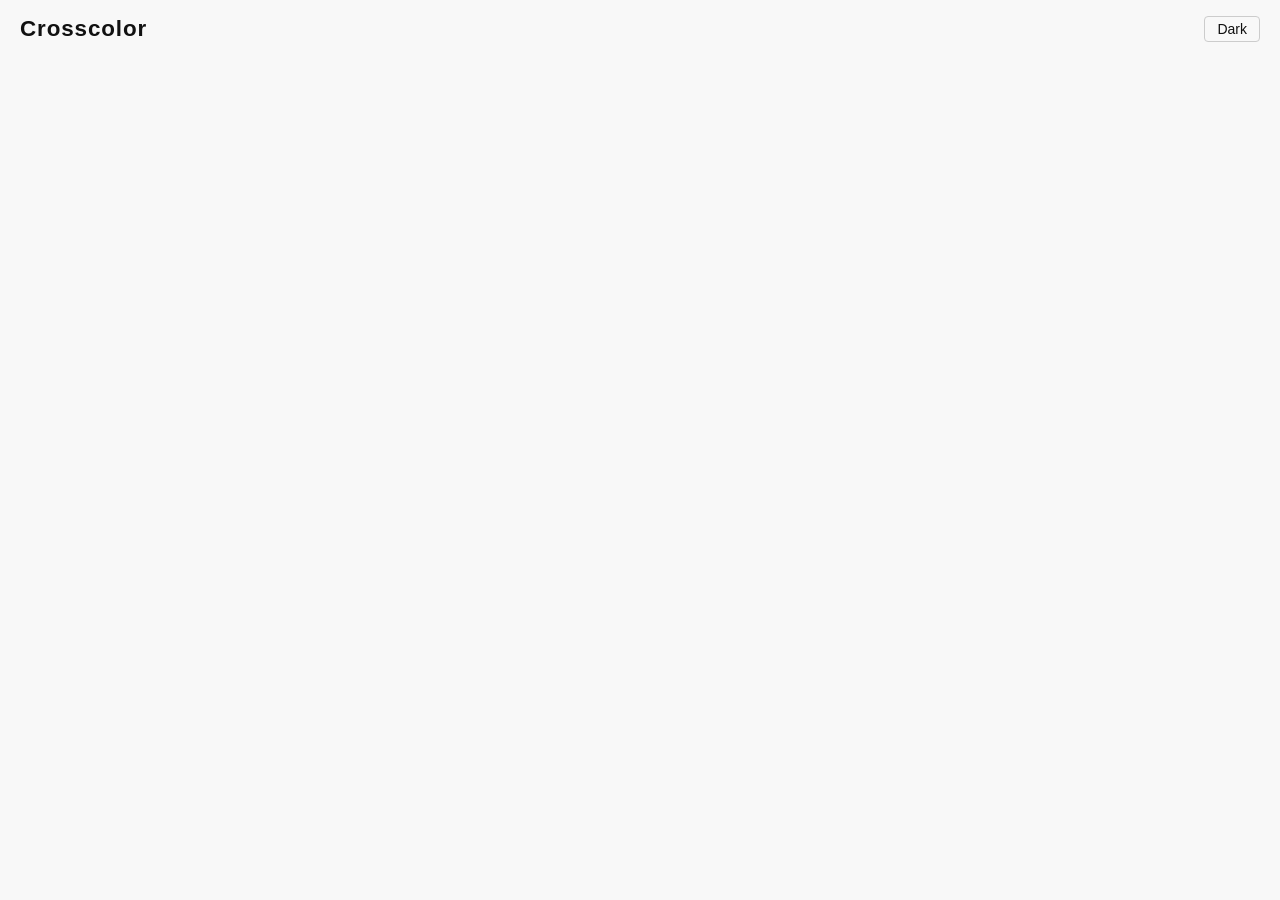
==== index.html @ b41b833c "Add index.html skeleton, style.css foundation, index.js theme toggle Phase 3 step 1: page structure " ====
<!DOCTYPE html>
<html lang="en">
<head>
  <meta charset="UTF-8">
  <meta name="viewport" content="width=device-width, initial-scale=1">
  <title>Crosscolor</title>
  <link rel="stylesheet" href="style.css">
</head>
<body>
  <header>
    <h1>Crosscolor</h1>
    <button id="theme-toggle"></button>
  </header>
  <nav id="tabs"></nav>
  <main id="previews"></main>
  <script src="crosscolor.js"></script>
  <script src="index.js"></script>
</body>
</html>
---- style.css ----
*, *::before, *::after { box-sizing: border-box; margin: 0; padding: 0; }

:root {
  --bg:           #f8f8f8;
  --fg:           #111;
  --border:       #ccc;
  --cell-neutral: #999;
}

[data-theme="dark"] {
  --bg:           #111;
  --fg:           #eee;
  --border:       #444;
  --cell-neutral: #666;
}

body {
  background: var(--bg);
  color: var(--fg);
  font-family: sans-serif;
  min-height: 100vh;
  transition: background 0.15s, color 0.15s;
}

/* ---------- Header ---------- */

header {
  display: flex;
  align-items: center;
  justify-content: space-between;
  padding: 1rem 1.25rem;
}

h1 {
  font-size: 1.4rem;
  font-weight: 600;
  letter-spacing: 0.04em;
}

/* ---------- Buttons ---------- */

button {
  background: none;
  border: 1px solid var(--border);
  color: var(--fg);
  padding: 0.25rem 0.75rem;
  border-radius: 4px;
  cursor: pointer;
  font-size: 0.875rem;
  transition: background 0.1s;
}

button:hover {
  background: var(--border);
}
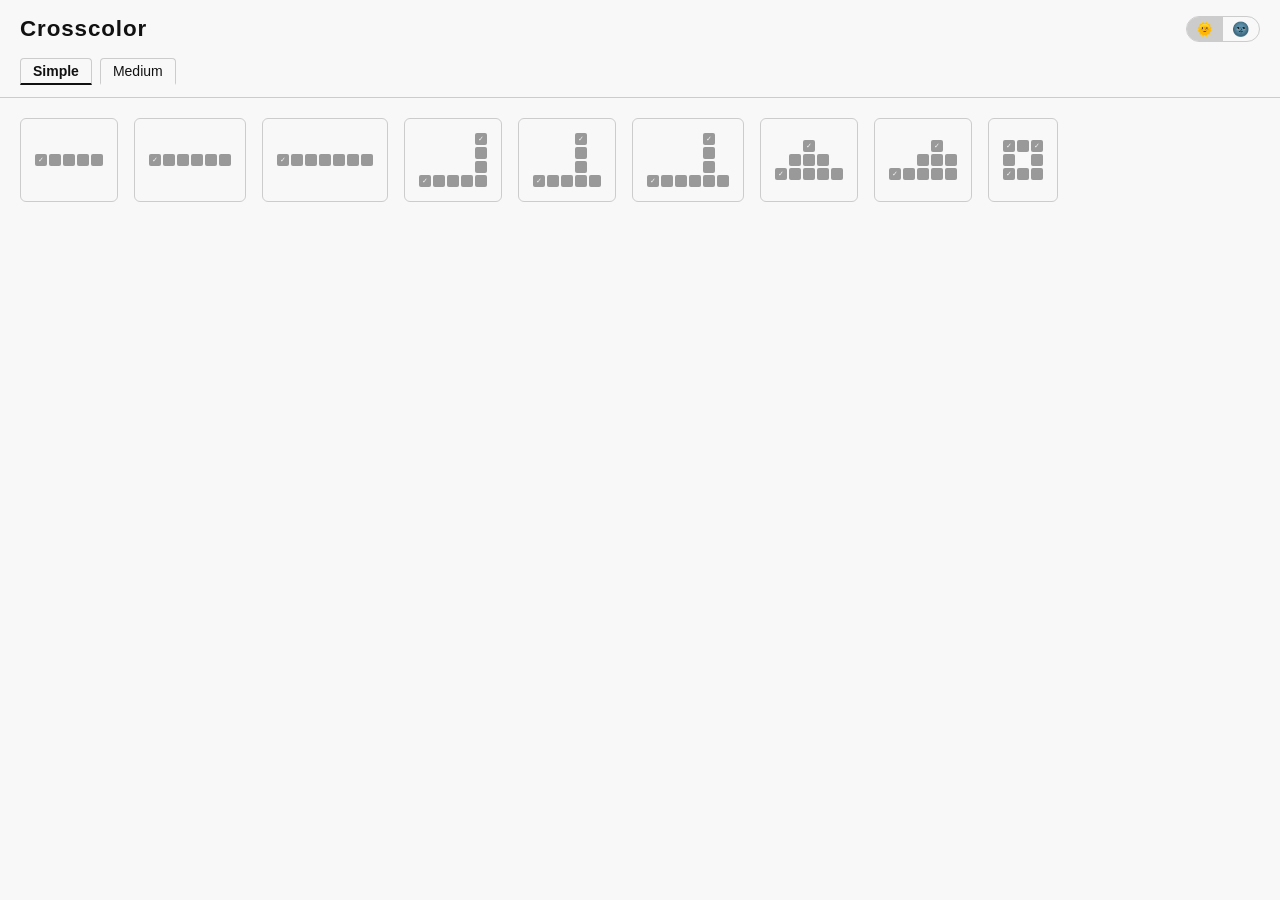
==== commit d195adb2: "Polish: capsule buttons, emoji labels, split theme toggle All buttons and back link are capsule-shap" ====
--- a/index.html
+++ b/index.html
@@ -9,7 +9,7 @@
 <body>
   <header>
     <h1>Crosscolor</h1>
-    <button id="theme-toggle"></button>
+    <button id="theme-toggle"><span class="toggle-light">🌞</span><span class="toggle-dark">🌚</span></button>
   </header>
   <nav id="tabs"></nav>
   <main id="previews"></main>
--- a/style.css
+++ b/style.css
@@ -39,17 +39,206 @@
 
 /* ---------- Buttons ---------- */
 
-button {
+button, #back-btn {
   background: none;
   border: 1px solid var(--border);
   color: var(--fg);
   padding: 0.25rem 0.75rem;
-  border-radius: 4px;
+  border-radius: 999px;
   cursor: pointer;
   font-size: 0.875rem;
+  text-decoration: none;
+  display: inline-flex;
+  align-items: center;
   transition: background 0.1s;
 }
 
-button:hover {
+button:hover, #back-btn:hover {
   background: var(--border);
 }
+
+/* Split theme toggle */
+
+#theme-toggle {
+  padding: 0;
+  overflow: hidden;
+  gap: 0;
+}
+
+#theme-toggle .toggle-light,
+#theme-toggle .toggle-dark {
+  padding: 0.25rem 0.6rem;
+  transition: background 0.1s;
+}
+
+[data-theme="light"] #theme-toggle .toggle-light,
+[data-theme="dark"]  #theme-toggle .toggle-dark {
+  background: var(--border);
+}
+
+/* ---------- Tabs ---------- */
+
+#tabs {
+  display: flex;
+  gap: 0.5rem;
+  padding: 0 1.25rem 0.75rem;
+  border-bottom: 1px solid var(--border);
+}
+
+.tab-btn {
+  border-radius: 4px 4px 0 0;
+  border-bottom: 2px solid transparent;
+}
+
+.tab-btn.active {
+  border-bottom-color: var(--fg);
+  font-weight: 600;
+}
+
+/* ---------- Shape previews ---------- */
+
+#previews {
+  padding: 1.25rem;
+}
+
+.preview-section {
+  display: flex;
+  flex-wrap: wrap;
+  gap: 1rem;
+}
+
+.preview-item {
+  cursor: pointer;
+  padding: 0.75rem;
+  border: 1px solid var(--border);
+  border-radius: 6px;
+  transition: border-color 0.1s;
+  min-height: 60px;
+  display: flex;
+  align-items: center;
+  justify-content: center;
+}
+
+.preview-item:hover {
+  border-color: var(--fg);
+}
+
+.preview-grid {
+  border-collapse: separate;
+  border-spacing: 2px;
+  width: max-content;
+}
+
+.preview-grid td {
+  width: 12px;
+  height: 12px;
+}
+
+.preview-grid .preview-cell {
+  background: var(--cell-neutral);
+  border-radius: 2px;
+  font-size: 7px;
+  line-height: 12px;
+  text-align: center;
+  color: var(--bg);
+}
+
+/* ---------- Play area ---------- */
+
+#play-area {
+  display: flex;
+  justify-content: center;
+  padding: 1.25rem;
+}
+
+.play-grid {
+  border-collapse: separate;
+  border-spacing: 4px;
+  width: max-content;
+}
+
+.play-grid td {
+  width: 48px;
+  height: 48px;
+}
+
+.play-grid .tile {
+  border-radius: 8px;
+  cursor: pointer;
+  font-size: 18px;
+  line-height: 48px;
+  text-align: center;
+  color: rgba(0,0,0,0.4);
+}
+
+.play-grid .anchor {
+  cursor: default;
+}
+
+.play-grid .tile.selected {
+  outline: 4px solid var(--fg);
+  outline-offset: 0;
+}
+
+.play-grid .tile.win-marked {
+  cursor: default;
+  font-size: 12px;
+  line-height: normal;
+  vertical-align: bottom;
+  text-align: right;
+  padding: 0 5px 4px 0;
+}
+
+.play-grid .tile.tile-appear {
+  animation: tile-appear 0.3s ease-out;
+}
+
+.play-grid .tile.tile-place {
+  animation: tile-place 0.15s ease-out;
+}
+
+.play-grid .tile.tile-win {
+  animation: tile-place 0.4s ease-out;
+}
+
+@keyframes tile-appear {
+  from { opacity: 0; transform: scale(0.4); }
+  to   { opacity: 1; transform: scale(1); }
+}
+
+@keyframes tile-place {
+  0%   { transform: scale(0.82); }
+  60%  { transform: scale(1.1); }
+  100% { transform: scale(1); }
+}
+
+.play-grid .vacant {
+  border-radius: 8px;
+  border: 5px solid var(--border);
+}
+
+.play-grid .palette-vacant {
+  border: none;
+  position: relative;
+}
+
+.play-grid .palette-vacant::after {
+  content: '';
+  position: absolute;
+  top: 50%;
+  left: 50%;
+  transform: translate(-50%, -50%);
+  width: 16px;
+  height: 16px;
+  background: var(--cell-neutral);
+  border-radius: 6px;
+}
+
+.play-grid .tile.anchor {
+  cursor: default;
+  font-size: 12px;
+  line-height: normal;
+  vertical-align: bottom;
+  text-align: right;
+  padding: 0 5px 4px 0;
+}
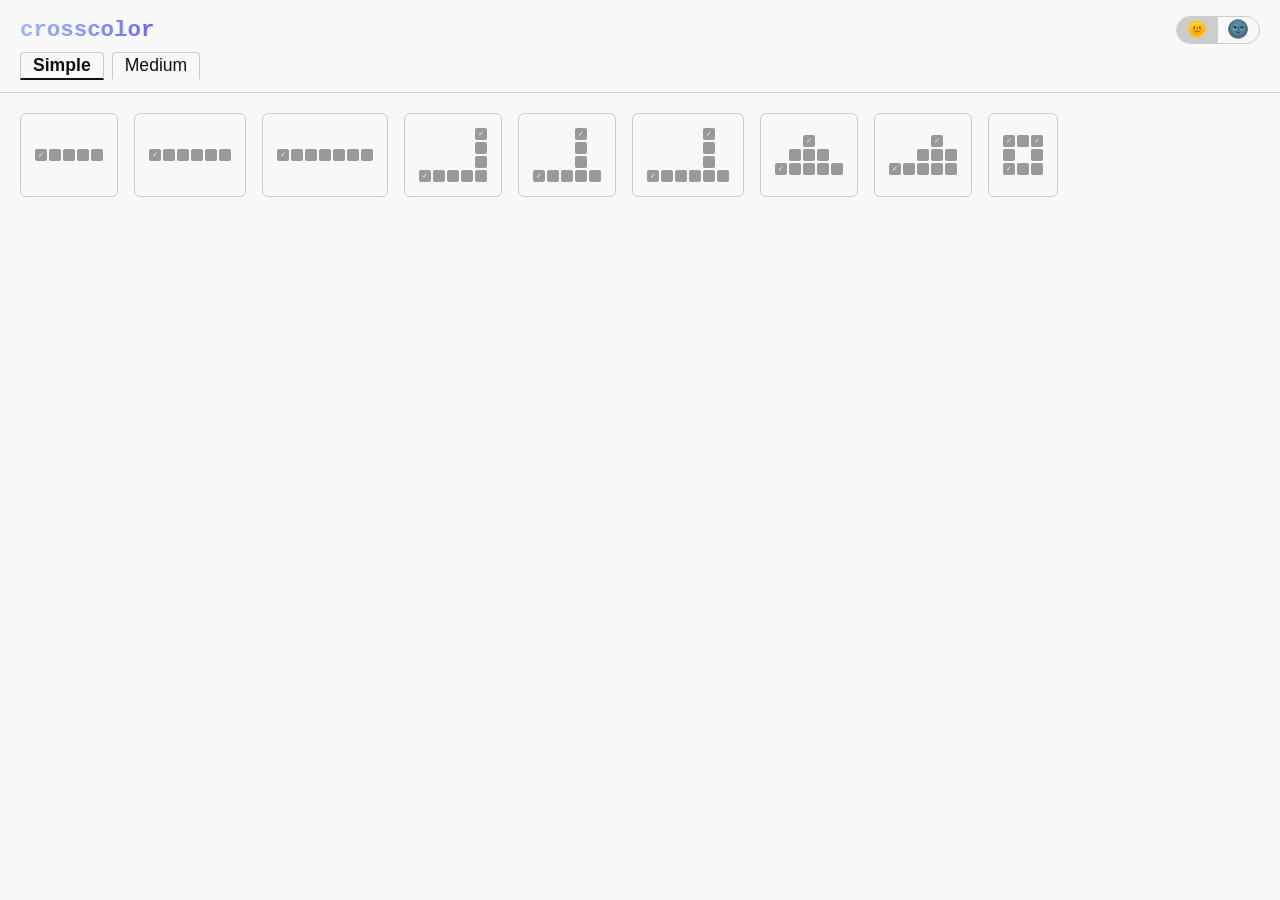
==== commit bc81d7b3: "Add gradient wordmark and polish header layout crosscolor.js: generateGradientColors and applyWordma" ====
--- a/index.html
+++ b/index.html
@@ -8,8 +8,10 @@
 </head>
 <body>
   <header>
-    <h1>Crosscolor</h1>
-    <button id="theme-toggle"><span class="toggle-light">🌞</span><span class="toggle-dark">🌚</span></button>
+    <div class="header-row">
+      <h1>crosscolor</h1>
+      <button id="theme-toggle"><span class="toggle-light">🌞</span><span class="toggle-dark">🌚</span></button>
+    </div>
   </header>
   <nav id="tabs"></nav>
   <main id="previews"></main>
--- a/style.css
+++ b/style.css
@@ -26,15 +26,28 @@
 
 header {
   display: flex;
+  flex-direction: column;
+  padding: 1rem 1.25rem 0.5rem;
+  gap: 0.5rem;
+}
+
+.header-row {
+  display: flex;
   align-items: center;
   justify-content: space-between;
-  padding: 1rem 1.25rem;
+}
+
+.header-controls {
+  display: flex;
+  justify-content: center;
+  gap: 2rem;
 }
 
 h1 {
+  font-family: 'Courier New', Courier, monospace;
   font-size: 1.4rem;
-  font-weight: 600;
-  letter-spacing: 0.04em;
+  font-weight: bold;
+  /* gradient applied via JS on load */
 }
 
 /* ---------- Buttons ---------- */
@@ -46,7 +59,8 @@
   padding: 0.25rem 0.75rem;
   border-radius: 999px;
   cursor: pointer;
-  font-size: 0.875rem;
+  font-size: 1.1rem;
+  line-height: 1;
   text-decoration: none;
   display: inline-flex;
   align-items: center;
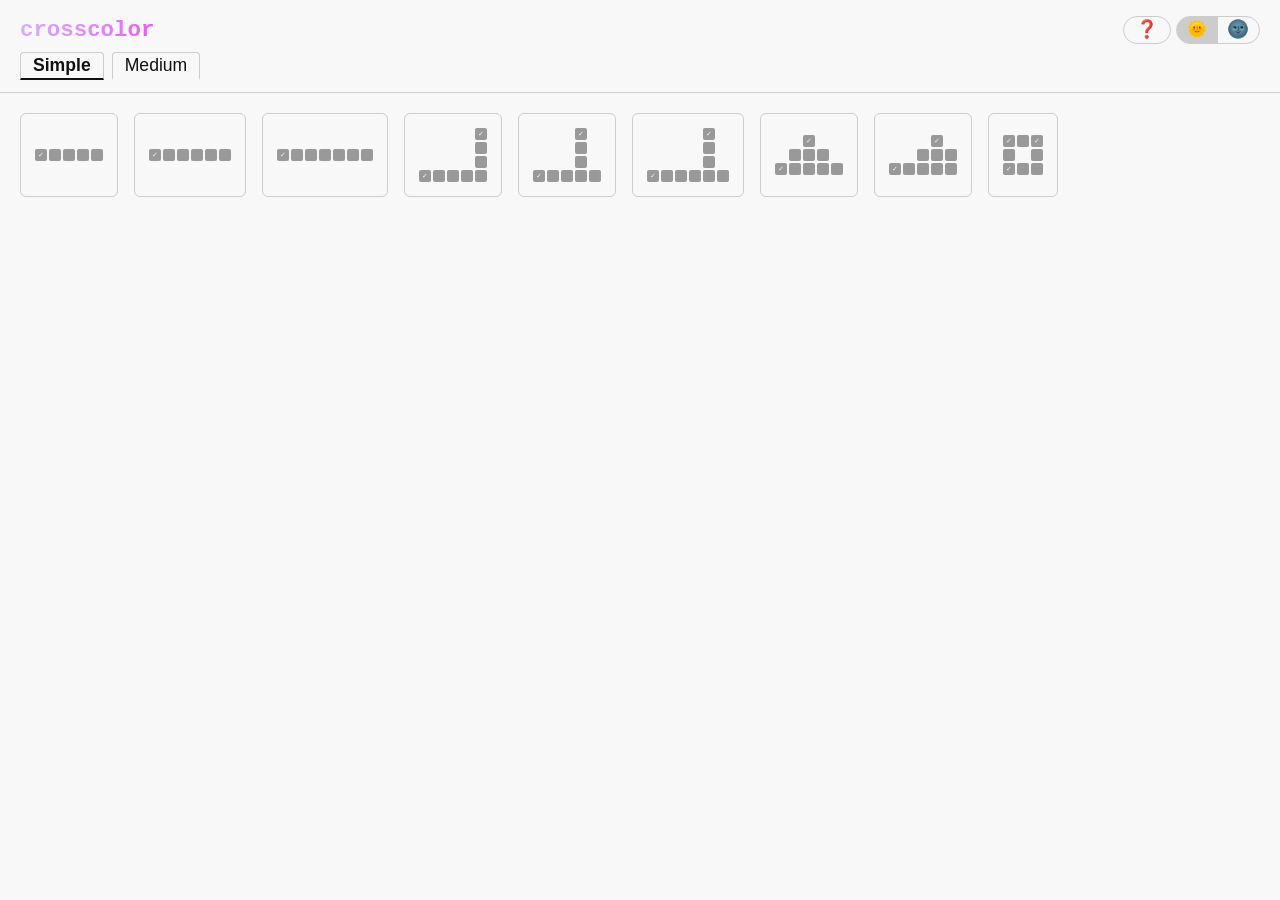
==== commit 0abae57c: "Add about page scaffold and ❓ button on both pages about.html: same header structure with gradient w" ====
--- a/index.html
+++ b/index.html
@@ -10,7 +10,10 @@
   <header>
     <div class="header-row">
       <h1>crosscolor</h1>
-      <button id="theme-toggle"><span class="toggle-light">🌞</span><span class="toggle-dark">🌚</span></button>
+      <div class="header-right">
+        <a href="about.html" target="_blank" class="icon-btn">❓</a>
+        <button id="theme-toggle"><span class="toggle-light">🌞</span><span class="toggle-dark">🌚</span></button>
+      </div>
     </div>
   </header>
   <nav id="tabs"></nav>
--- a/style.css
+++ b/style.css
@@ -52,7 +52,7 @@
 
 /* ---------- Buttons ---------- */
 
-button, #back-btn {
+button, #back-btn, .icon-btn {
   background: none;
   border: 1px solid var(--border);
   color: var(--fg);
@@ -67,7 +67,7 @@
   transition: background 0.1s;
 }
 
-button:hover, #back-btn:hover {
+button:hover, #back-btn:hover, .icon-btn:hover {
   background: var(--border);
 }
 
@@ -88,6 +88,14 @@
 [data-theme="light"] #theme-toggle .toggle-light,
 [data-theme="dark"]  #theme-toggle .toggle-dark {
   background: var(--border);
+}
+
+/* ---------- About page ---------- */
+
+#about-content {
+  max-width: 600px;
+  padding: 1.25rem;
+  line-height: 1.6;
 }
 
 /* ---------- Tabs ---------- */
